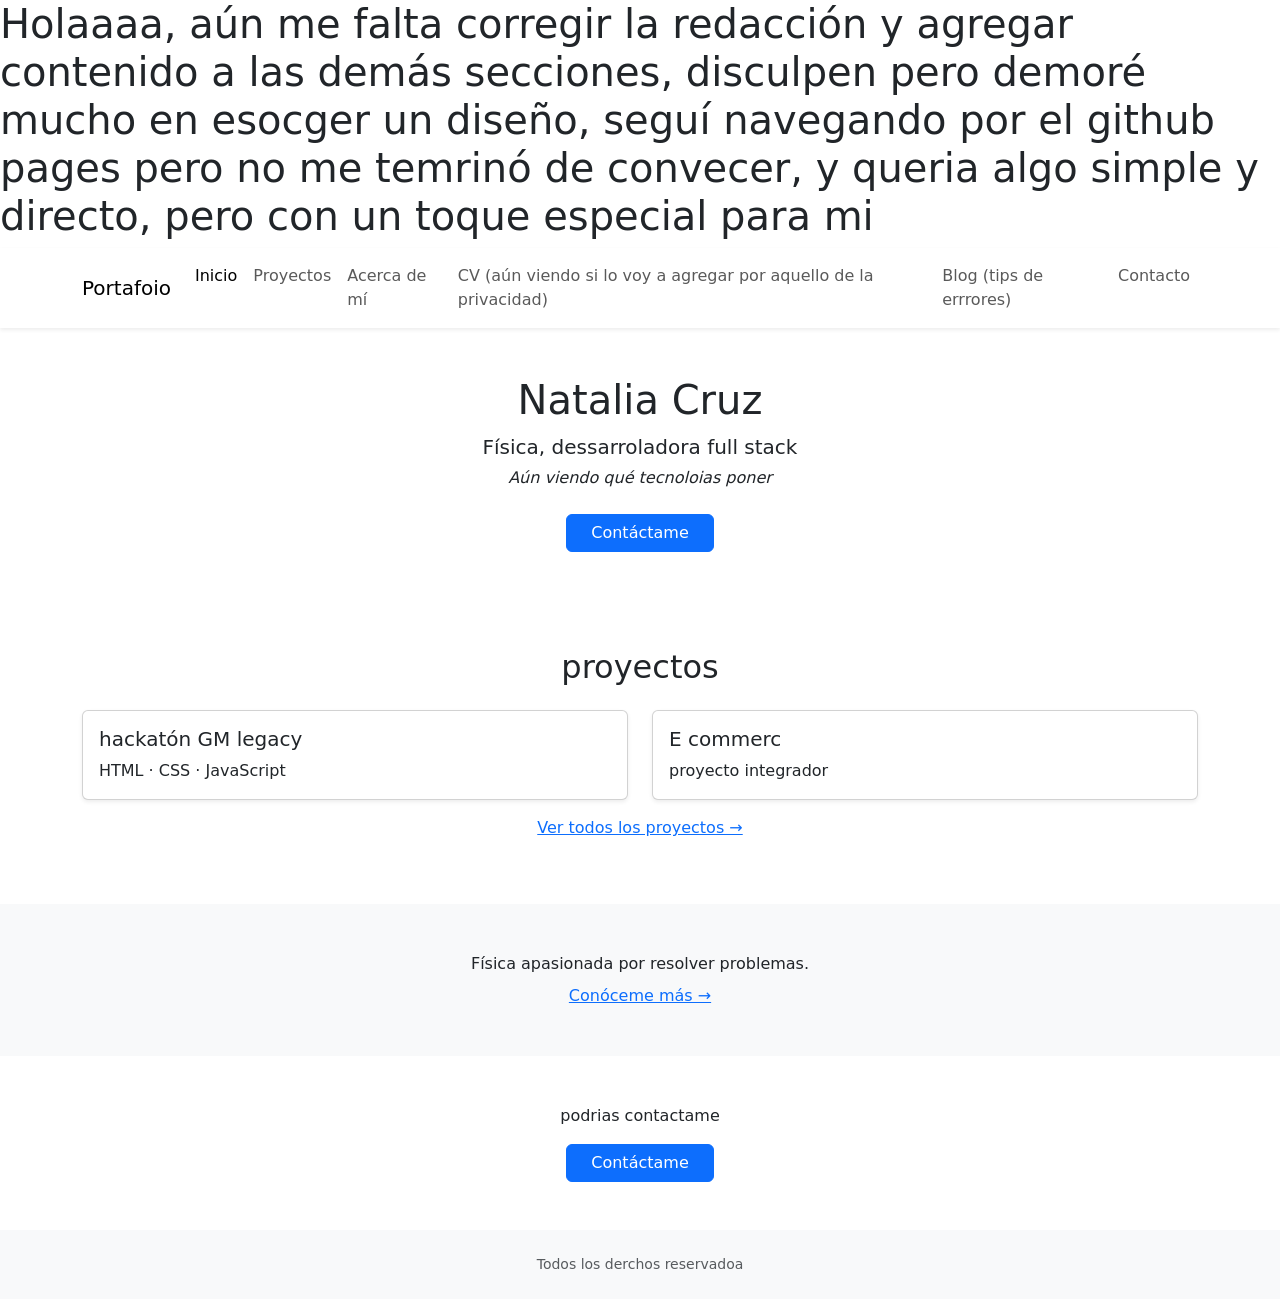
==== Index.html @ 433b5f47 "Primer borrador de portafolio" ====
<!DOCTYPE html>
<html lang="es">

<head>
    <meta charset="UTF-8">
    <meta name="viewport" content="width=device-width, initial-scale=1.0">
    <title>Tu nombre · Portafolio</title>
    <link href="https://cdn.jsdelivr.net/npm/bootstrap@5.3.3/dist/css/bootstrap.min.css" rel="stylesheet">
    <link rel="stylesheet" href="estilos.css">
</head>
<!-- aun en provecso -->
<body>

    <h1>Holaaaa, aún me falta corregir la redacción y agregar contenido a las demás secciones, disculpen pero 
        demoré mucho en esocger un diseño, seguí navegando por el github pages pero no me temrinó de convecer, y queria algo simple y directo, pero con un toque especial para mi
    </h1>

    <nav class="navbar navbar-expand-md navbar-light bg-white shadow-sm">
        <div class="container">
            <a class="navbar-brand" href="index.html"> Portafoio</a>
            <button class="navbar-toggler" type="button" data-bs-toggle="collapse" data-bs-target="#menuPrincipal"
                aria-controls="menuPrincipal" aria-expanded="false" aria-label="Abrir menú">
                <span class="navbar-toggler-icon"></span>
            </button>
            <div class="collapse navbar-collapse" id="menuPrincipal">
                <ul class="navbar-nav ms-auto">
                    <li class="nav-item"><a class="nav-link active" href="index.html">Inicio</a></li>
                    <li class="nav-item"><a class="nav-link" href="proyectos.html">Proyectos</a></li>
                    <li class="nav-item"><a class="nav-link" href="sobre-mi.html">Acerca de mí</a></li>
                    <li class="nav-item"><a class="nav-link" href="cv.html">CV (aún viendo si lo voy a agregar por aquello de la privacidad)</a></li>
                    <li class="nav-item"><a class="nav-link" href="blog.html">Blog (tips de errrores) </a></li>
                    <li class="nav-item"><a class="nav-link" href="contacto.html">Contacto</a></li>
                </ul>
            </div>
        </div>
    </nav>

    <header class="hero text-center">
        <div class="container py-5">
            <h1 class="fw-medium mb-2">Natalia Cruz</h1>
            <p class="lead mb-1">Física, dessarroladora  full stack</p>
            <p class="fst-italic mb-4">Aún viendo qué tecnoloias poner</p>
            <a href="contacto.html" class="btn btn-primary px-4">Contáctame</a>
        </div>
    </header>

    <section class="py-5">
        <div class="container">
            <h2 class="text-center mb-4">proyectos</h2>
            <div class="row g-4 mb-3">
                <div class="col-md-6">
                    <div class="card h-100 shadow-sm">
                        <div class="card-body">
                            <h5 class="card-title">hackatón GM legacy</h5>
                            <p class="card-text">HTML · CSS · JavaScript</p>
                        </div>
                    </div>
                </div>
                <div class="col-md-6">
                    <div class="card h-100 shadow-sm">
                        <div class="card-body">
                            <h5 class="card-title">E commerc</h5>
                            <p class="card-text">proyecto integrador</p>
                        </div>
                    </div>
                </div>
            </div>
            <p class="text-center">
                <a href="proyectos.html" class="link-flecha">Ver todos los proyectos →</a>
            </p>
        </div>
    </section>

    <section class="py-5 bg-light">
        <div class="container text-center">
            <p class="mb-2">Física  apasionada por resolver problemas.</p>
            <a href="sobre-mi.html" class="link-flecha">Conóceme más →</a>
        </div>
    </section>

    <section class="py-5 text-center">
        <div class="container">
            <p class="mb-3">podrias contactame</p>
            <a href="contacto.html" class="btn btn-primary px-4">Contáctame</a>
        </div>
    </section>

    <footer class="text-center py-4 bg-light">
        <p class="mb-0 small text-muted">Todos los derchos reservadoa </p>
    </footer>

    <script src="https://cdn.jsdelivr.net/npm/bootstrap@5.3.3/dist/js/bootstrap.bundle.min.js"></script>
    <script src="script.js"></script>
</body>

</html>
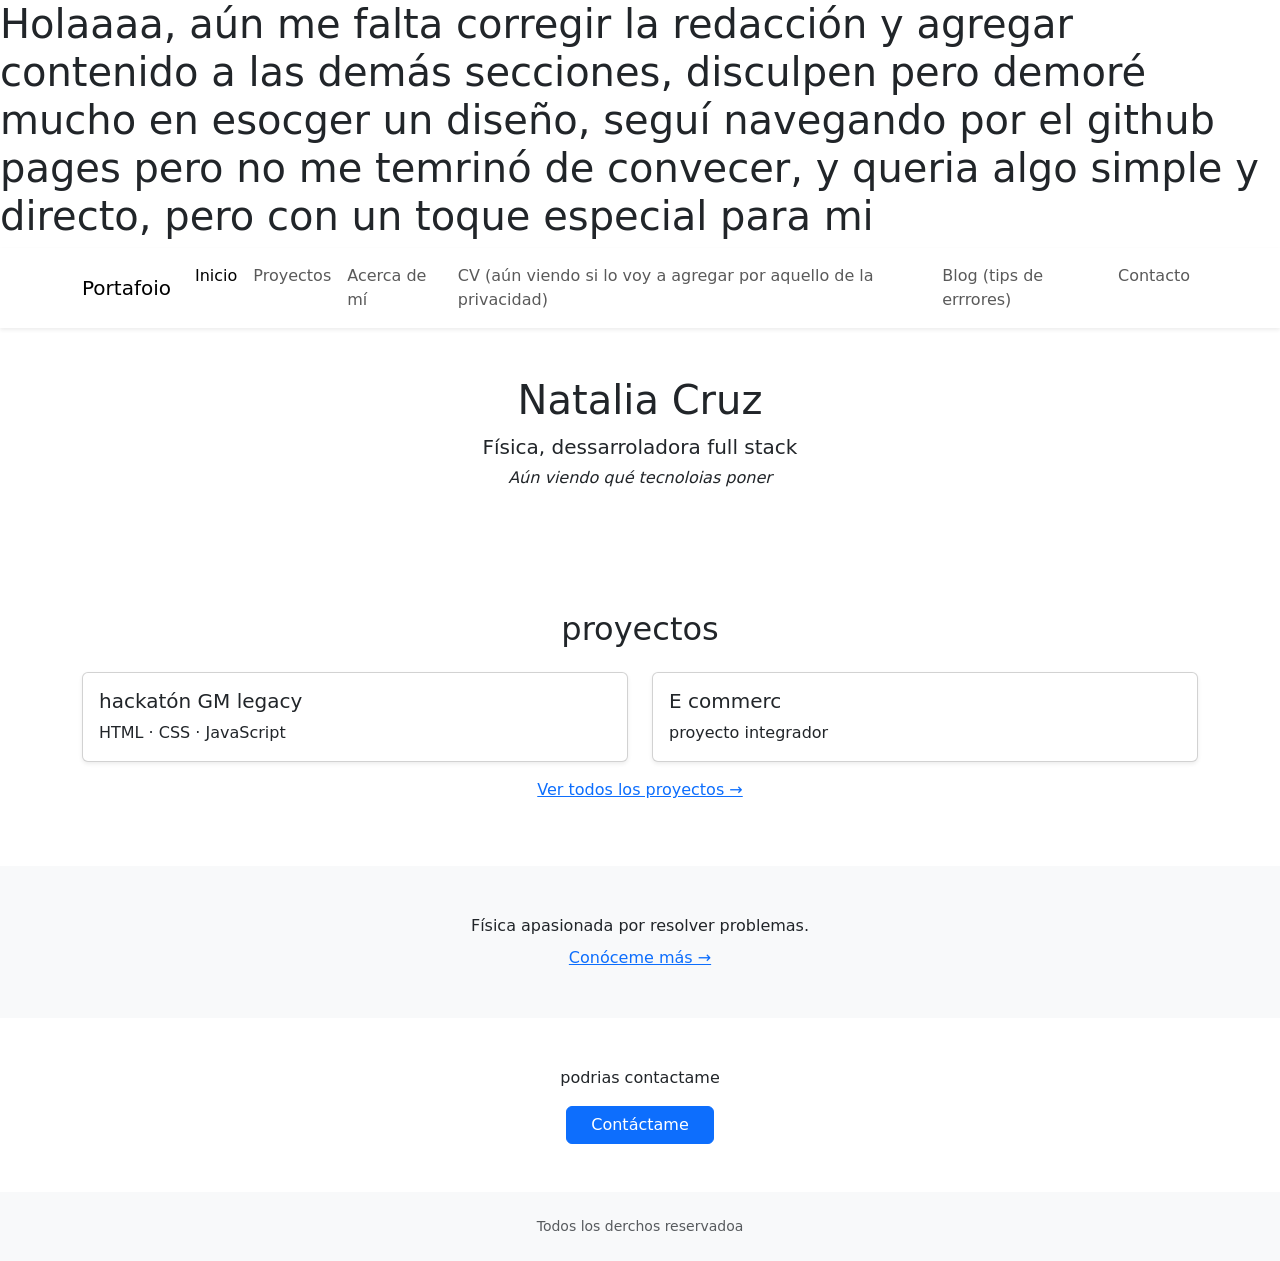
==== commit 240188d8: "primer borrador de portafolio" ====
--- a/Index.html
+++ b/Index.html
@@ -40,7 +40,6 @@
             <h1 class="fw-medium mb-2">Natalia Cruz</h1>
             <p class="lead mb-1">Física, dessarroladora  full stack</p>
             <p class="fst-italic mb-4">Aún viendo qué tecnoloias poner</p>
-            <a href="contacto.html" class="btn btn-primary px-4">Contáctame</a>
         </div>
     </header>
 
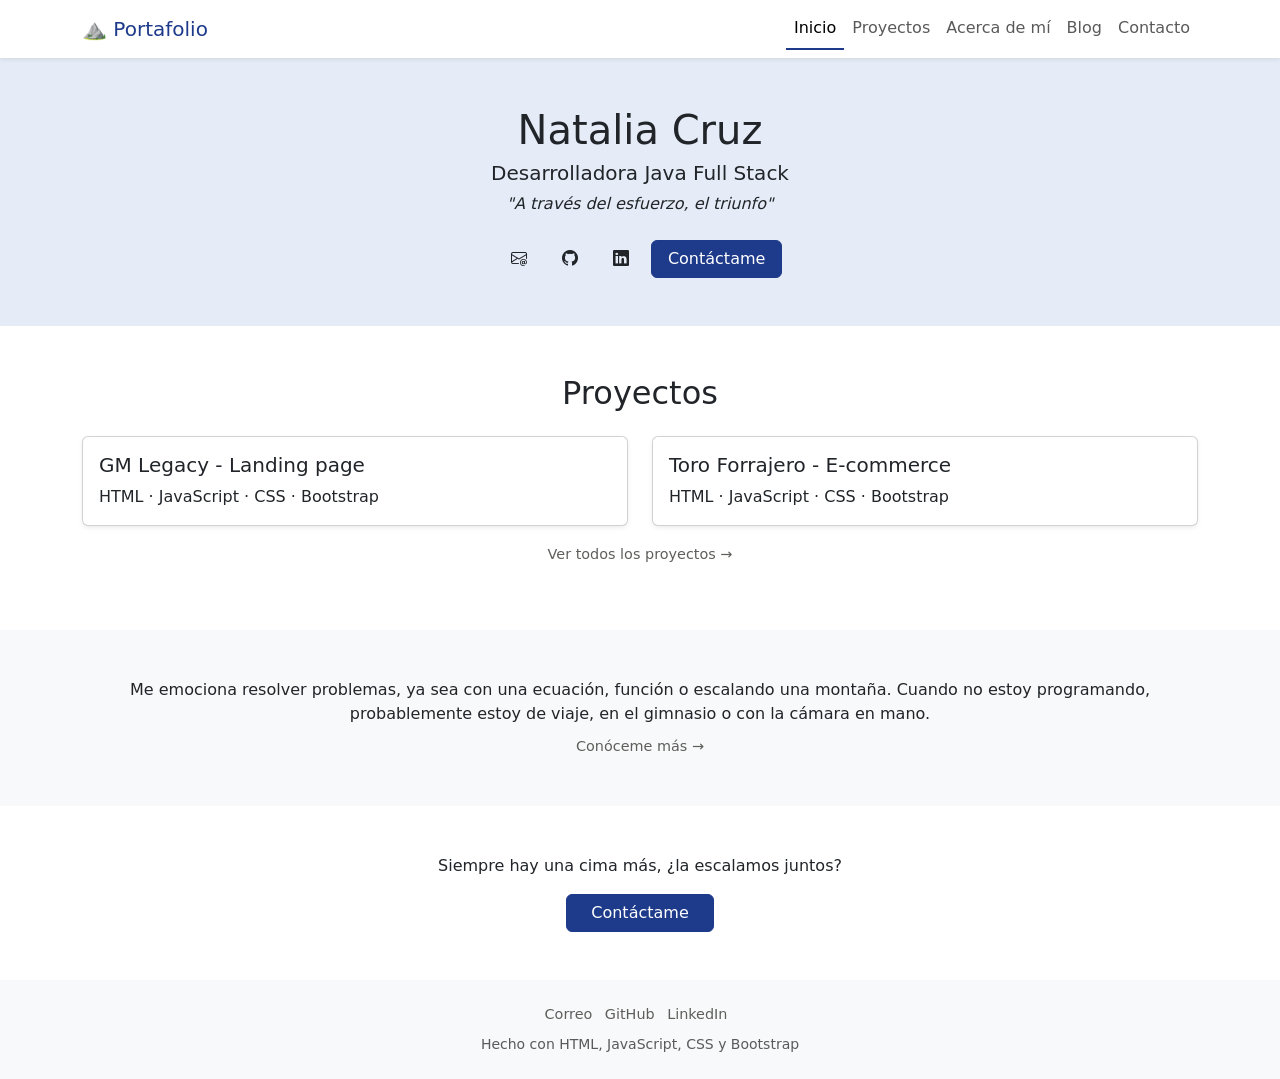
==== commit b9925d73: "Actualizo Inicio, Acerca de, Contacto, Proyectos" ====
--- a/Index.html
+++ b/Index.html
@@ -4,20 +4,19 @@
 <head>
     <meta charset="UTF-8">
     <meta name="viewport" content="width=device-width, initial-scale=1.0">
-    <title>Tu nombre · Portafolio</title>
+    <title>Portafolio</title>
     <link href="https://cdn.jsdelivr.net/npm/bootstrap@5.3.3/dist/css/bootstrap.min.css" rel="stylesheet">
-    <link rel="stylesheet" href="estilos.css">
+    <link rel="stylesheet" href="https://cdn.jsdelivr.net/npm/bootstrap-icons@1.11.3/font/bootstrap-icons.css">
+    <link rel="stylesheet" href="style.css">
 </head>
 <!-- aun en provecso -->
+
 <body>
+    <nav class="navbar navbar-expand-md navbar-light bg-white shadow-sm">
 
-    <h1>Holaaaa, aún me falta corregir la redacción y agregar contenido a las demás secciones, disculpen pero 
-        demoré mucho en esocger un diseño, seguí navegando por el github pages pero no me temrinó de convecer, y queria algo simple y directo, pero con un toque especial para mi
-    </h1>
-
-    <nav class="navbar navbar-expand-md navbar-light bg-white shadow-sm">
-        <div class="container">
-            <a class="navbar-brand" href="index.html"> Portafoio</a>
+        <div class="container"> <!--Centrar contenido-->
+            <a class="navbar-brand" href="index.html"> ⛰️ Portafolio</a>
+            <!--Con esto hacemos que sea clicleable y nos regrese al inicio.-->
             <button class="navbar-toggler" type="button" data-bs-toggle="collapse" data-bs-target="#menuPrincipal"
                 aria-controls="menuPrincipal" aria-expanded="false" aria-label="Abrir menú">
                 <span class="navbar-toggler-icon"></span>
@@ -26,9 +25,8 @@
                 <ul class="navbar-nav ms-auto">
                     <li class="nav-item"><a class="nav-link active" href="index.html">Inicio</a></li>
                     <li class="nav-item"><a class="nav-link" href="proyectos.html">Proyectos</a></li>
-                    <li class="nav-item"><a class="nav-link" href="sobre-mi.html">Acerca de mí</a></li>
-                    <li class="nav-item"><a class="nav-link" href="cv.html">CV (aún viendo si lo voy a agregar por aquello de la privacidad)</a></li>
-                    <li class="nav-item"><a class="nav-link" href="blog.html">Blog (tips de errrores) </a></li>
+                    <li class="nav-item"><a class="nav-link" href="acercade.html">Acerca de mí</a></li>
+                    <li class="nav-item"><a class="nav-link" href="blog.html">Blog</a></li>
                     <li class="nav-item"><a class="nav-link" href="contacto.html">Contacto</a></li>
                 </ul>
             </div>
@@ -36,32 +34,56 @@
     </nav>
 
     <header class="hero text-center">
+
         <div class="container py-5">
-            <h1 class="fw-medium mb-2">Natalia Cruz</h1>
-            <p class="lead mb-1">Física, dessarroladora  full stack</p>
-            <p class="fst-italic mb-4">Aún viendo qué tecnoloias poner</p>
+
+            <h1 class="fw-medium mb-1">Natalia Cruz</h1>
+            <p class="lead mb-1">Desarrolladora Java Full Stack </p>
+            <p class="fst-italic mb-4"> "A través del esfuerzo, el triunfo"</p>
+
+            <a href="mailto:nataliasusanacruzruiz@gmail.com" target="_blank" class="btn me-1">
+                <i class="bi bi-envelope-at"></i>
+            </a>
+
+            <a href="https://github.com/natalia-susana" target="_blank" class="btn me-1">
+                <i class="bi bi-github"></i>
+                <!--<svg xmlns="http://www.w3.org/2000/svg" width="15" height="16" fill="currentColor" class="bi bi-github" viewBox="0 0 16 16">
+                    <path d="M8 0C3.58 0 0 3.58 0 8c0 3.54 2.29 6.53 5.47 7.59.4.07.55-.17.55-.38 0-.19-.01-.82-.01-1.49-2.01.37-2.53-.49-2.69-.94-.09-.23-.48-.94-.82-1.13-.28-.15-.68-.52-.01-.53.63-.01 1.08.58 1.23.82.72 1.21 1.87.87 2.33.66.07-.52.28-.87.51-1.07-1.78-.2-3.64-.89-3.64-3.95 0-.87.31-1.59.82-2.15-.08-.2-.36-1.02.08-2.12 0 0 .67-.21 2.2.82.64-.18 1.32-.27 2-.27s1.36.09 2 .27c1.53-1.04 2.2-.82 2.2-.82.44 1.1.16 1.92.08 2.12.51.56.82 1.27.82 2.15 0 3.07-1.87 3.75-3.65 3.95.29.25.54.73.54 1.48 0 1.07-.01 1.93-.01 2.2 0 .21.15.46.55.38A8.01 8.01 0 0 0 16 8c0-4.42-3.58-8-8-8"/>
+                </svg> ESTE TAMBIEN TE LO DA BOOTSTRAP, PARA EDITARLO MEJOR-->
+            </a>
+
+            <a href="https://www.linkedin.com/in/nataliasusana" target="_blank" class="btn me-1">
+                <i class="bi bi-linkedin"></i>
+            </a>
+            
+            <a href="contacto.html" class="btn btn-primary px-3">Contáctame</a>
+
         </div>
     </header>
 
     <section class="py-5">
         <div class="container">
-            <h2 class="text-center mb-4">proyectos</h2>
+            <h2 class="text-center mb-4">Proyectos</h2>
             <div class="row g-4 mb-3">
                 <div class="col-md-6">
-                    <div class="card h-100 shadow-sm">
-                        <div class="card-body">
-                            <h5 class="card-title">hackatón GM legacy</h5>
-                            <p class="card-text">HTML · CSS · JavaScript</p>
+                    <a href="proyectos.html" class="text-decoration-none text-dark">
+                        <div class="card h-100 shadow-sm">
+                            <div class="card-body">
+                                <h5 class="card-title">GM Legacy - Landing page</h5>
+                                <p class="card-text">HTML · JavaScript · CSS · Bootstrap</p>
+                            </div>
                         </div>
-                    </div>
+                    </a>
                 </div>
                 <div class="col-md-6">
-                    <div class="card h-100 shadow-sm">
-                        <div class="card-body">
-                            <h5 class="card-title">E commerc</h5>
-                            <p class="card-text">proyecto integrador</p>
+                    <a href="proyectos.html" class="text-decoration-none text-dark">
+                        <div class="card h-100 shadow-sm">
+                            <div class="card-body">
+                                <h5 class="card-title">Toro Forrajero - E-commerce</h5>
+                                <p class="card-text">HTML · JavaScript · CSS · Bootstrap</p>
+                            </div>
                         </div>
-                    </div>
+                    </a>
                 </div>
             </div>
             <p class="text-center">
@@ -72,20 +94,28 @@
 
     <section class="py-5 bg-light">
         <div class="container text-center">
-            <p class="mb-2">Física  apasionada por resolver problemas.</p>
-            <a href="sobre-mi.html" class="link-flecha">Conóceme más →</a>
+            <p class="mb-2">Me emociona resolver problemas, ya sea con una ecuación,
+                función o escalando una montaña. Cuando no estoy programando, probablemente estoy de viaje,
+                en el gimnasio o con la cámara en mano. </p>
+            <a href="acercade.html" class="link-flecha">Conóceme más →</a>
         </div>
     </section>
 
     <section class="py-5 text-center">
         <div class="container">
-            <p class="mb-3">podrias contactame</p>
+            <p class="mb-3">Siempre hay una cima más, ¿la escalamos juntos? </p>
             <a href="contacto.html" class="btn btn-primary px-4">Contáctame</a>
         </div>
     </section>
 
     <footer class="text-center py-4 bg-light">
-        <p class="mb-0 small text-muted">Todos los derchos reservadoa </p>
+        <p class="mb-2 small">
+            <a href="mailto:nataliasusanacruzruiz@gmail.com" class="link-flecha me-2">Correo</a>
+            <a href="https://github.com/natalia-susana" class="link-flecha me-2">GitHub</a>
+            <a href="https://linkedin.com/in/nataliasusana" class="link-flecha me-2">LinkedIn</a>
+            
+        </p>
+        <p class="mb-0 small text-muted">Hecho con HTML, JavaScript, CSS y Bootstrap</p>
     </footer>
 
     <script src="https://cdn.jsdelivr.net/npm/bootstrap@5.3.3/dist/js/bootstrap.bundle.min.js"></script>
--- a/style.css
+++ b/style.css
@@ -0,0 +1,52 @@
+:root {
+  --azul-rey: #1e3a8a;
+}
+
+body {
+  font-family: system-ui, -apple-system, "Segoe UI", sans-serif;
+}
+
+/*  navbar */
+.navbar-brand {
+  color: var(--azul-rey);
+  font-weight: 500;
+}
+
+.nav-link.active {
+  color: var(--azul-rey);
+  border-bottom: 2px solid var(--azul-rey);
+}
+
+/* botones */
+.btn-primary {
+  background-color: var(--azul-rey);
+  border-color: var(--azul-rey);
+}
+
+.btn-primary:hover {
+  background-color: #16296b;
+  border-color: #16296b;
+}
+
+/* hero */
+.hero {
+  background-color: #e6ecf7;
+}
+
+/* ver todos los proyectos →", "conóceme más →" */
+.link-flecha {
+  color: #5f5e5a;
+  text-decoration: none;
+  font-size: 0.9rem;
+}
+
+.link-flecha:hover {
+  color: var(--azul-rey);
+}
+
+/* carrusel texto negro */
+.carousel-textonegro {
+  color: #000;
+  font-size: 1.1rem;
+
+}
